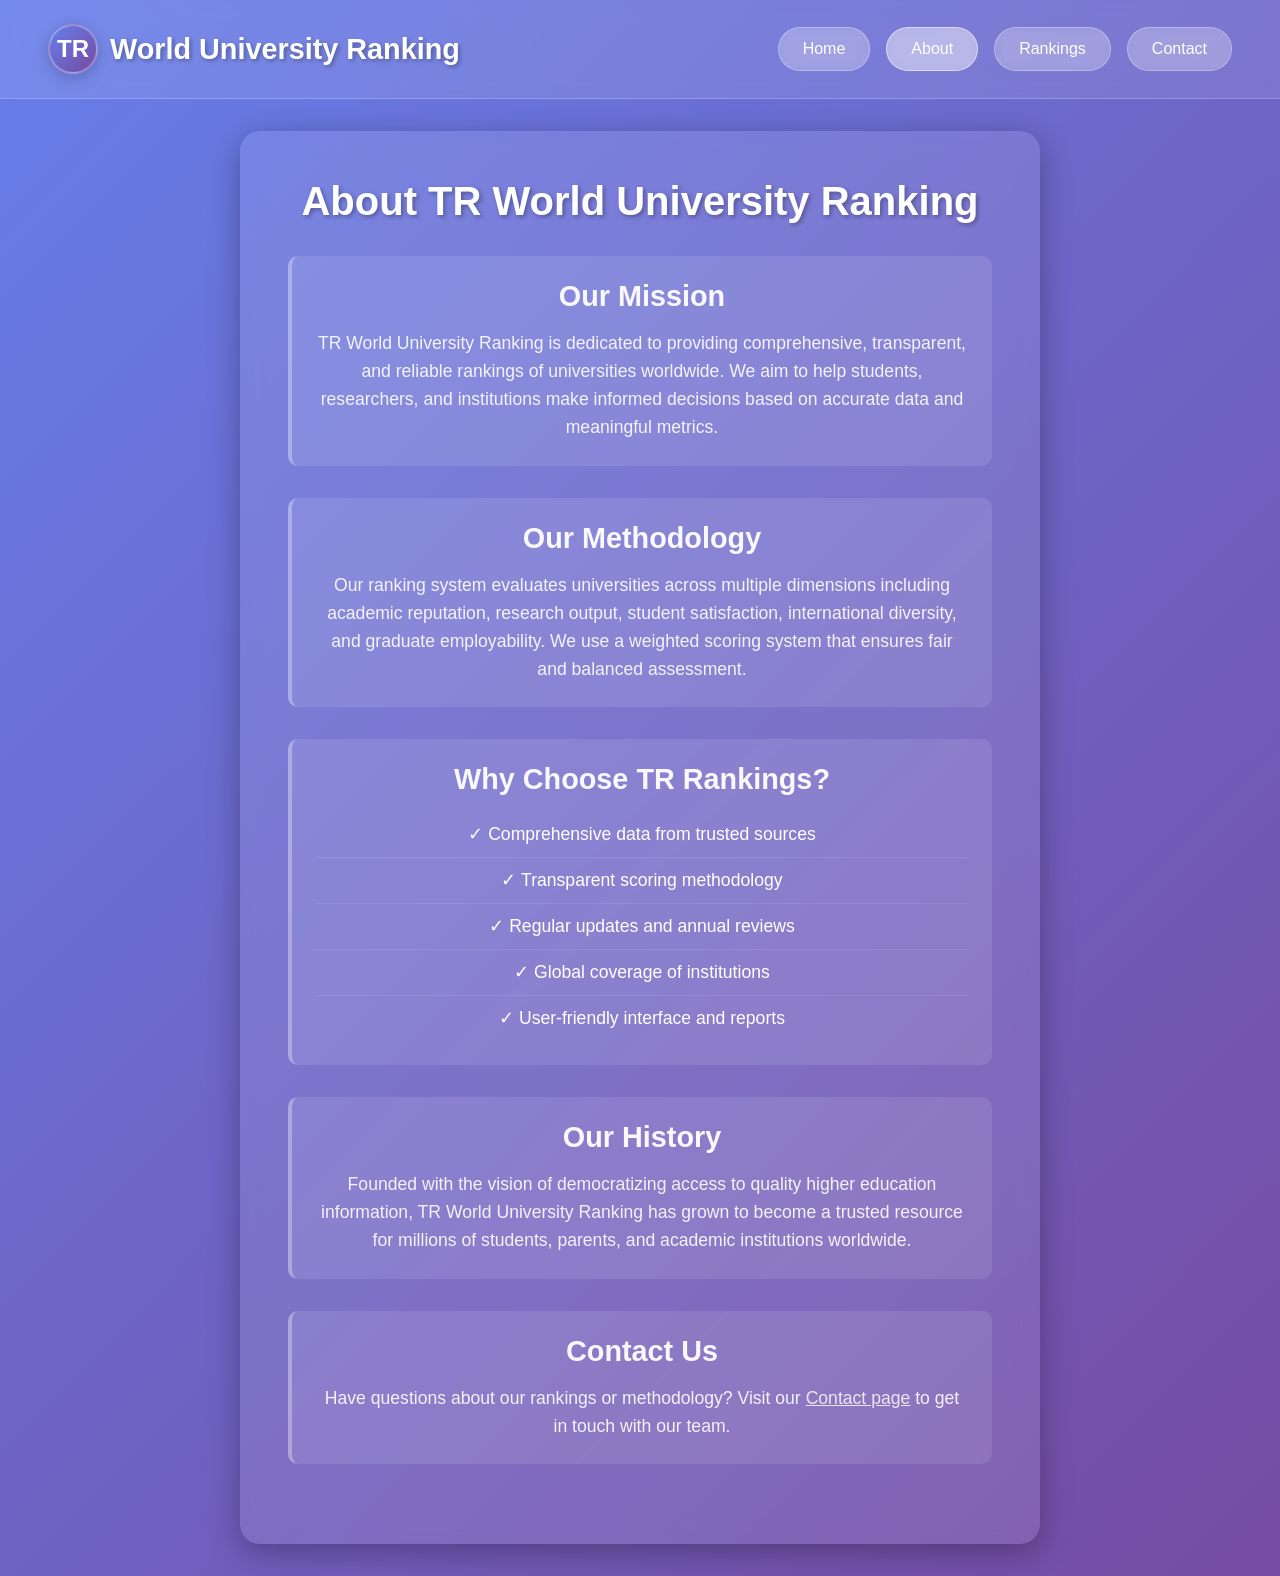
==== about.html @ e7cb3de2 "Add Home, About, Rankings, and Contact pages with full navigation" ====
<!DOCTYPE html>
<html lang="en">
<head>
    <meta charset="UTF-8">
    <meta name="viewport" content="width=device-width, initial-scale=1.0">
    <title>About - TR World University Ranking - 2027</title>
    <link rel="stylesheet" href="styles.css">
</head>
<body>
    <header class="header">
        <div class="logo-container">
            <div class="tr-logo">TR</div>
            <span class="logo-text">World University Ranking</span>
        </div>
        <nav class="nav">
            <a href="index.html" class="nav-btn">Home</a>
            <a href="about.html" class="nav-btn active">About</a>
            <a href="rankings.html" class="nav-btn">Rankings</a>
            <a href="contact.html" class="nav-btn">Contact</a>
        </nav>
    </header>
    <div class="container">
        <div class="content">
            <h1 class="page-title">About TR World University Ranking</h1>
            
            <div class="about-section">
                <h2>Our Mission</h2>
                <p>TR World University Ranking is dedicated to providing comprehensive, transparent, and reliable rankings of universities worldwide. We aim to help students, researchers, and institutions make informed decisions based on accurate data and meaningful metrics.</p>
            </div>

            <div class="about-section">
                <h2>Our Methodology</h2>
                <p>Our ranking system evaluates universities across multiple dimensions including academic reputation, research output, student satisfaction, international diversity, and graduate employability. We use a weighted scoring system that ensures fair and balanced assessment.</p>
            </div>

            <div class="about-section">
                <h2>Why Choose TR Rankings?</h2>
                <ul class="features-list">
                    <li>✓ Comprehensive data from trusted sources</li>
                    <li>✓ Transparent scoring methodology</li>
                    <li>✓ Regular updates and annual reviews</li>
                    <li>✓ Global coverage of institutions</li>
                    <li>✓ User-friendly interface and reports</li>
                </ul>
            </div>

            <div class="about-section">
                <h2>Our History</h2>
                <p>Founded with the vision of democratizing access to quality higher education information, TR World University Ranking has grown to become a trusted resource for millions of students, parents, and academic institutions worldwide.</p>
            </div>

            <div class="about-section">
                <h2>Contact Us</h2>
                <p>Have questions about our rankings or methodology? Visit our <a href="contact.html" class="link">Contact page</a> to get in touch with our team.</p>
            </div>
        </div>
    </div>
</body>
</html>
---- styles.css ----
* {
    margin: 0;
    padding: 0;
    box-sizing: border-box;
}

body {
    font-family: 'Segoe UI', Tahoma, Geneva, Verdana, sans-serif;
    background: linear-gradient(135deg, #667eea 0%, #764ba2 100%);
    min-height: 100vh;
    display: flex;
    flex-direction: column;
    color: white;
}

.header {
    display: flex;
    justify-content: space-between;
    align-items: center;
    padding: 1.5rem 3rem;
    background: rgba(255, 255, 255, 0.1);
    backdrop-filter: blur(10px);
    border-bottom: 1px solid rgba(255, 255, 255, 0.2);
}

.logo-container {
    display: flex;
    align-items: center;
    gap: 0.75rem;
}

.tr-logo {
    width: 50px;
    height: 50px;
    background: linear-gradient(135deg, #667eea 0%, #764ba2 100%);
    border-radius: 50%;
    display: flex;
    align-items: center;
    justify-content: center;
    font-size: 1.5rem;
    font-weight: bold;
    color: white;
    border: 2px solid rgba(255, 255, 255, 0.3);
    box-shadow: 0 4px 15px rgba(0, 0, 0, 0.2);
}

.logo-text {
    font-size: 1.8rem;
    font-weight: bold;
    text-shadow: 2px 2px 4px rgba(0, 0, 0, 0.3);
}

.nav {
    display: flex;
    gap: 1rem;
    flex-wrap: wrap;
}

.nav-btn {
    padding: 0.75rem 1.5rem;
    background: rgba(255, 255, 255, 0.2);
    color: white;
    border: 1px solid rgba(255, 255, 255, 0.3);
    border-radius: 25px;
    font-size: 1rem;
    cursor: pointer;
    transition: all 0.3s ease;
    backdrop-filter: blur(5px);
    text-decoration: none;
    display: inline-block;
}

.nav-btn:hover {
    background: rgba(255, 255, 255, 0.3);
    transform: translateY(-2px);
    box-shadow: 0 4px 15px rgba(0, 0, 0, 0.2);
}

.container {
    flex: 1;
    display: flex;
    align-items: center;
    justify-content: center;
    padding: 2rem;
    max-width: 1200px;
    margin: 0 auto;
    width: 100%;
}

.content {
    text-align: center;
    background: rgba(255, 255, 255, 0.1);
    backdrop-filter: blur(10px);
    border-radius: 20px;
    padding: 3rem;
    box-shadow: 0 8px 32px rgba(0, 0, 0, 0.3);
    max-width: 800px;
    width: 100%;
}

.logo {
    font-size: 3.5rem;
    font-weight: bold;
    margin-bottom: 0.5rem;
    text-shadow: 2px 2px 4px rgba(0, 0, 0, 0.3);
}

.tagline {
    font-size: 1.2rem;
    opacity: 0.9;
    margin-bottom: 2rem;
}

.launch-info {
    margin: 2rem 0;
}

.launch-info h2 {
    font-size: 2rem;
    margin-bottom: 0.5rem;
}

.launch-date {
    font-size: 1.3rem;
    opacity: 0.9;
}

.countdown {
    display: flex;
    justify-content: center;
    gap: 1.5rem;
    margin: 2rem 0;
    flex-wrap: wrap;
}

.countdown-item {
    background: rgba(255, 255, 255, 0.2);
    padding: 1rem 1.5rem;
    border-radius: 10px;
    min-width: 100px;
}

.countdown-item .number {
    display: block;
    font-size: 2.5rem;
    font-weight: bold;
    margin-bottom: 0.25rem;
}

.countdown-item .label {
    font-size: 0.9rem;
    text-transform: uppercase;
    letter-spacing: 1px;
    opacity: 0.8;
}

.newsletter {
    margin-top: 2rem;
}

.newsletter p {
    margin-bottom: 1rem;
    font-size: 1.1rem;
}

.email-form {
    display: flex;
    gap: 0.5rem;
    justify-content: center;
    flex-wrap: wrap;
}

.email-form input {
    padding: 0.75rem 1rem;
    border: none;
    border-radius: 5px;
    font-size: 1rem;
    min-width: 250px;
    max-width: 100%;
}

.email-form button {
    padding: 0.75rem 1.5rem;
    background: #667eea;
    color: white;
    border: none;
    border-radius: 5px;
    font-size: 1rem;
    cursor: pointer;
    transition: background 0.3s;
}

.email-form button:hover {
    background: #5568d3;
}

.page-title {
    font-size: 2.5rem;
    font-weight: bold;
    margin-bottom: 2rem;
    text-shadow: 2px 2px 4px rgba(0, 0, 0, 0.3);
}

.about-section {
    margin: 2rem 0;
    padding: 1.5rem;
    background: rgba(255, 255, 255, 0.1);
    border-radius: 10px;
    border-left: 4px solid rgba(255, 255, 255, 0.3);
}

.about-section h2 {
    font-size: 1.8rem;
    margin-bottom: 1rem;
    color: rgba(255, 255, 255, 0.95);
}

.about-section p {
    font-size: 1.1rem;
    line-height: 1.6;
    opacity: 0.9;
}

.features-list {
    list-style: none;
    padding: 0;
}

.features-list li {
    padding: 0.75rem 0;
    font-size: 1.1rem;
    border-bottom: 1px solid rgba(255, 255, 255, 0.1);
}

.features-list li:last-child {
    border-bottom: none;
}

.link {
    color: rgba(255, 255, 255, 0.9);
    text-decoration: underline;
    transition: color 0.3s;
}

.link:hover {
    color: white;
}

.nav-btn.active {
    background: rgba(255, 255, 255, 0.4);
    border-color: rgba(255, 255, 255, 0.5);
}

.ranking-intro {
    margin-bottom: 2rem;
    font-size: 1.2rem;
    text-align: center;
}

.ranking-table-container {
    overflow-x: auto;
    margin: 2rem 0;
}

.ranking-table {
    width: 100%;
    border-collapse: collapse;
    background: rgba(255, 255, 255, 0.1);
    border-radius: 10px;
    overflow: hidden;
}

.ranking-table thead {
    background: rgba(255, 255, 255, 0.2);
}

.ranking-table th {
    padding: 1rem;
    text-align: left;
    font-weight: bold;
    font-size: 1.1rem;
    border-bottom: 2px solid rgba(255, 255, 255, 0.3);
}

.ranking-table td {
    padding: 1rem;
    border-bottom: 1px solid rgba(255, 255, 255, 0.1);
}

.ranking-table tbody tr:hover {
    background: rgba(255, 255, 255, 0.15);
}

.rank-1 {
    background: rgba(255, 215, 0, 0.2);
}

.rank-2 {
    background: rgba(192, 192, 192, 0.2);
}

.rank-3 {
    background: rgba(205, 127, 50, 0.2);
}

.ranking-note {
    margin-top: 2rem;
    padding: 1rem;
    background: rgba(255, 255, 255, 0.1);
    border-radius: 10px;
    font-size: 0.95rem;
}

.contact-intro {
    margin-bottom: 2rem;
    font-size: 1.2rem;
    text-align: center;
}

.contact-form-container {
    margin: 2rem 0;
}

.contact-form {
    display: flex;
    flex-direction: column;
    gap: 1.5rem;
}

.form-group {
    display: flex;
    flex-direction: column;
    gap: 0.5rem;
}

.form-group label {
    font-weight: bold;
    font-size: 1rem;
}

.form-group input,
.form-group select,
.form-group textarea {
    padding: 0.75rem;
    border: 1px solid rgba(255, 255, 255, 0.3);
    border-radius: 5px;
    background: rgba(255, 255, 255, 0.1);
    color: white;
    font-size: 1rem;
    font-family: inherit;
}

.form-group input::placeholder,
.form-group textarea::placeholder {
    color: rgba(255, 255, 255, 0.6);
}

.form-group input:focus,
.form-group select:focus,
.form-group textarea:focus {
    outline: none;
    border-color: rgba(255, 255, 255, 0.6);
    background: rgba(255, 255, 255, 0.15);
}

.form-group select option {
    background: #667eea;
    color: white;
}

.submit-btn {
    padding: 1rem 2rem;
    background: #667eea;
    color: white;
    border: none;
    border-radius: 5px;
    font-size: 1.1rem;
    cursor: pointer;
    transition: background 0.3s;
    font-weight: bold;
}

.submit-btn:hover {
    background: #5568d3;
}

.contact-info {
    margin: 2rem 0;
    padding: 1.5rem;
    background: rgba(255, 255, 255, 0.1);
    border-radius: 10px;
}

.contact-info h2 {
    font-size: 1.5rem;
    margin-bottom: 1rem;
}

.contact-details {
    display: flex;
    flex-direction: column;
    gap: 1rem;
}

.contact-item {
    font-size: 1.1rem;
    padding: 0.75rem;
    background: rgba(255, 255, 255, 0.05);
    border-radius: 5px;
}

.response-time {
    margin-top: 1.5rem;
    text-align: center;
    font-style: italic;
    opacity: 0.8;
}

.home-section {
    margin: 2rem 0;
    padding: 1.5rem;
    background: rgba(255, 255, 255, 0.1);
    border-radius: 10px;
    border-left: 4px solid rgba(255, 255, 255, 0.3);
}

.home-section h2 {
    font-size: 1.8rem;
    margin-bottom: 1rem;
    color: rgba(255, 255, 255, 0.95);
}

.home-section p {
    font-size: 1.1rem;
    line-height: 1.6;
    opacity: 0.9;
}

.features-grid {
    display: grid;
    grid-template-columns: repeat(auto-fit, minmax(250px, 1fr));
    gap: 1.5rem;
    margin: 2rem 0;
}

.feature-card {
    background: rgba(255, 255, 255, 0.1);
    padding: 1.5rem;
    border-radius: 10px;
    border: 1px solid rgba(255, 255, 255, 0.2);
    transition: transform 0.3s, background 0.3s;
}

.feature-card:hover {
    transform: translateY(-5px);
    background: rgba(255, 255, 255, 0.15);
}

.feature-card h3 {
    font-size: 1.3rem;
    margin-bottom: 0.75rem;
    color: rgba(255, 255, 255, 0.95);
}

.feature-card p {
    font-size: 1rem;
    line-height: 1.5;
    opacity: 0.85;
}

.cta-section {
    margin: 3rem 0;
    padding: 2rem;
    background: rgba(255, 255, 255, 0.15);
    border-radius: 15px;
    text-align: center;
}

.cta-section h2 {
    font-size: 2rem;
    margin-bottom: 1rem;
}

.cta-section p {
    font-size: 1.2rem;
    margin-bottom: 1.5rem;
    opacity: 0.9;
}

.cta-button {
    display: inline-block;
    padding: 1rem 2.5rem;
    background: #667eea;
    color: white;
    text-decoration: none;
    border-radius: 25px;
    font-size: 1.1rem;
    font-weight: bold;
    transition: background 0.3s, transform 0.3s;
    border: 2px solid rgba(255, 255, 255, 0.3);
}

.cta-button:hover {
    background: #5568d3;
    transform: translateY(-2px);
}

@media (max-width: 768px) {
    .header {
        flex-direction: column;
        gap: 1.5rem;
        padding: 1rem;
    }
    
    .nav {
        justify-content: center;
    }
    
    .nav-btn {
        padding: 0.5rem 1rem;
        font-size: 0.9rem;
    }
}

@media (max-width: 600px) {
    .logo {
        font-size: 2.5rem;
    }
    
    .tr-logo {
        width: 40px;
        height: 40px;
        font-size: 1.2rem;
    }
    
    .logo-text {
        font-size: 1.4rem;
    }
    
    .content {
        padding: 2rem;
    }
    
    .countdown {
        gap: 1rem;
    }
    
    .countdown-item {
        min-width: 70px;
        padding: 0.75rem 1rem;
    }
    
    .countdown-item .number {
        font-size: 1.8rem;
    }
    
    .email-form {
        flex-direction: column;
    }
    
    .email-form input {
        min-width: 100%;
    }
}
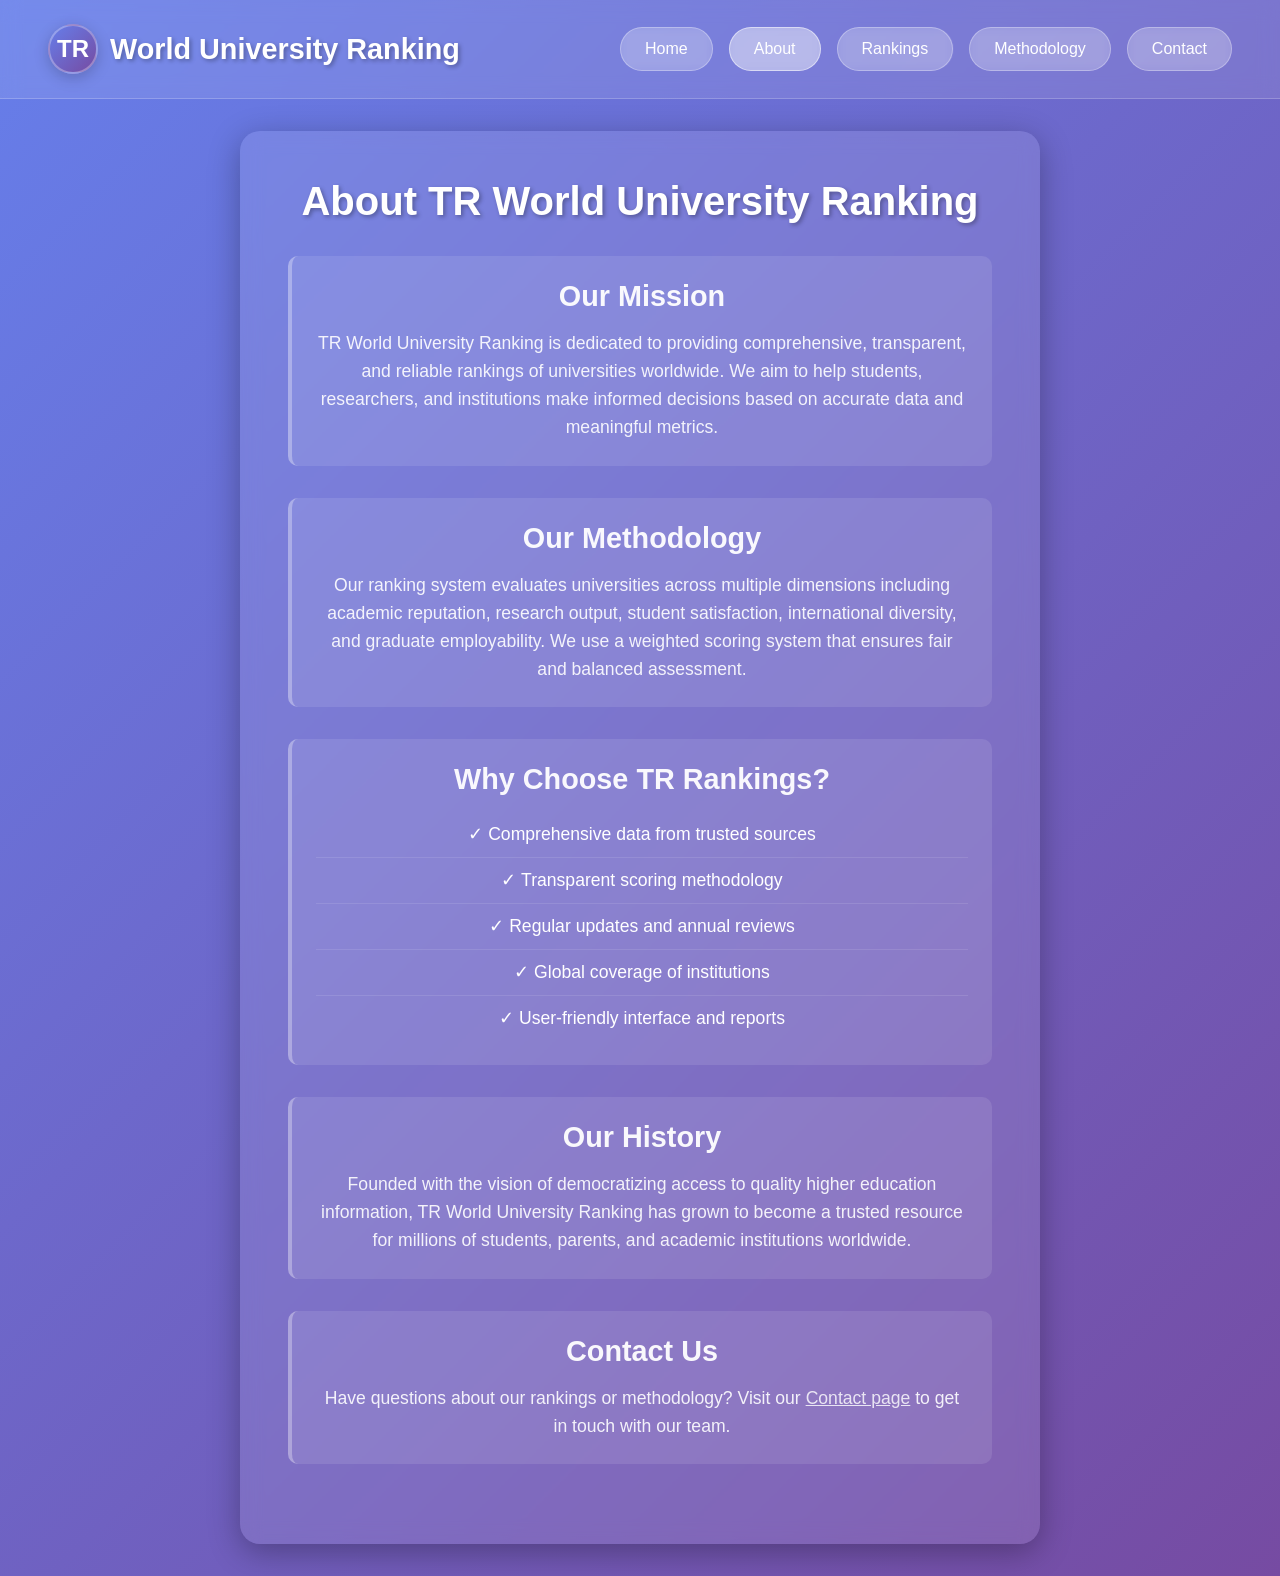
==== commit 1dd31f20: "Add Methodology page and update navigation across all pages" ====
--- a/about.html
+++ b/about.html
@@ -16,6 +16,7 @@
             <a href="index.html" class="nav-btn">Home</a>
             <a href="about.html" class="nav-btn active">About</a>
             <a href="rankings.html" class="nav-btn">Rankings</a>
+            <a href="methodology.html" class="nav-btn">Methodology</a>
             <a href="contact.html" class="nav-btn">Contact</a>
         </nav>
     </header>
--- a/styles.css
+++ b/styles.css
@@ -505,6 +505,133 @@
     transform: translateY(-2px);
 }
 
+.methodology-intro {
+    margin-bottom: 2rem;
+    font-size: 1.2rem;
+    text-align: center;
+}
+
+.methodology-section {
+    margin: 2rem 0;
+    padding: 1.5rem;
+    background: rgba(255, 255, 255, 0.1);
+    border-radius: 10px;
+    border-left: 4px solid rgba(255, 255, 255, 0.3);
+}
+
+.methodology-section h2 {
+    font-size: 1.8rem;
+    margin-bottom: 1rem;
+    color: rgba(255, 255, 255, 0.95);
+}
+
+.methodology-section p {
+    font-size: 1.1rem;
+    line-height: 1.6;
+    opacity: 0.9;
+}
+
+.indicator-item {
+    margin: 1.5rem 0;
+    padding: 1.25rem;
+    background: rgba(255, 255, 255, 0.05);
+    border-radius: 8px;
+    border: 1px solid rgba(255, 255, 255, 0.15);
+}
+
+.indicator-header {
+    display: flex;
+    justify-content: space-between;
+    align-items: center;
+    margin-bottom: 0.75rem;
+}
+
+.indicator-header h3 {
+    font-size: 1.3rem;
+    color: rgba(255, 255, 255, 0.95);
+    margin: 0;
+}
+
+.indicator-weight {
+    background: rgba(102, 126, 234, 0.3);
+    padding: 0.4rem 0.8rem;
+    border-radius: 15px;
+    font-weight: bold;
+    font-size: 0.9rem;
+}
+
+.indicator-item p {
+    font-size: 1rem;
+    line-height: 1.5;
+    opacity: 0.85;
+    margin: 0;
+}
+
+.data-sources-list {
+    list-style: none;
+    padding: 0;
+}
+
+.data-sources-list li {
+    padding: 0.75rem 0;
+    font-size: 1.1rem;
+    border-bottom: 1px solid rgba(255, 255, 255, 0.1);
+    position: relative;
+    padding-left: 2rem;
+}
+
+.data-sources-list li:before {
+    content: "📊";
+    position: absolute;
+    left: 0;
+}
+
+.data-sources-list li:last-child {
+    border-bottom: none;
+}
+
+.scoring-process {
+    list-style: none;
+    padding: 0;
+    counter-reset: step-counter;
+}
+
+.scoring-process li {
+    padding: 0.75rem 0;
+    font-size: 1.1rem;
+    border-bottom: 1px solid rgba(255, 255, 255, 0.1);
+    position: relative;
+    padding-left: 3rem;
+}
+
+.scoring-process li:before {
+    content: counter(step-counter);
+    counter-increment: step-counter;
+    position: absolute;
+    left: 0;
+    width: 2rem;
+    height: 2rem;
+    background: rgba(102, 126, 234, 0.4);
+    border-radius: 50%;
+    display: flex;
+    align-items: center;
+    justify-content: center;
+    font-weight: bold;
+    font-size: 0.9rem;
+}
+
+.scoring-process li:last-child {
+    border-bottom: none;
+}
+
+.methodology-note {
+    margin-top: 2rem;
+    padding: 1rem;
+    background: rgba(255, 255, 255, 0.1);
+    border-radius: 10px;
+    font-size: 0.95rem;
+}
+
 @media (max-width: 768px) {
     .header {
         flex-direction: column;
@@ -514,11 +641,12 @@
     
     .nav {
         justify-content: center;
+        gap: 0.5rem;
     }
     
     .nav-btn {
-        padding: 0.5rem 1rem;
-        font-size: 0.9rem;
+        padding: 0.5rem 0.8rem;
+        font-size: 0.85rem;
     }
 }
 
@@ -541,6 +669,10 @@
         padding: 2rem;
     }
     
+    .page-title {
+        font-size: 1.8rem;
+    }
+    
     .countdown {
         gap: 1rem;
     }
@@ -561,4 +693,23 @@
     .email-form input {
         min-width: 100%;
     }
+    
+    .indicator-header {
+        flex-direction: column;
+        align-items: flex-start;
+        gap: 0.5rem;
+    }
+    
+    .features-grid {
+        grid-template-columns: 1fr;
+    }
+    
+    .ranking-table {
+        font-size: 0.9rem;
+    }
+    
+    .ranking-table th,
+    .ranking-table td {
+        padding: 0.5rem;
+    }
 }
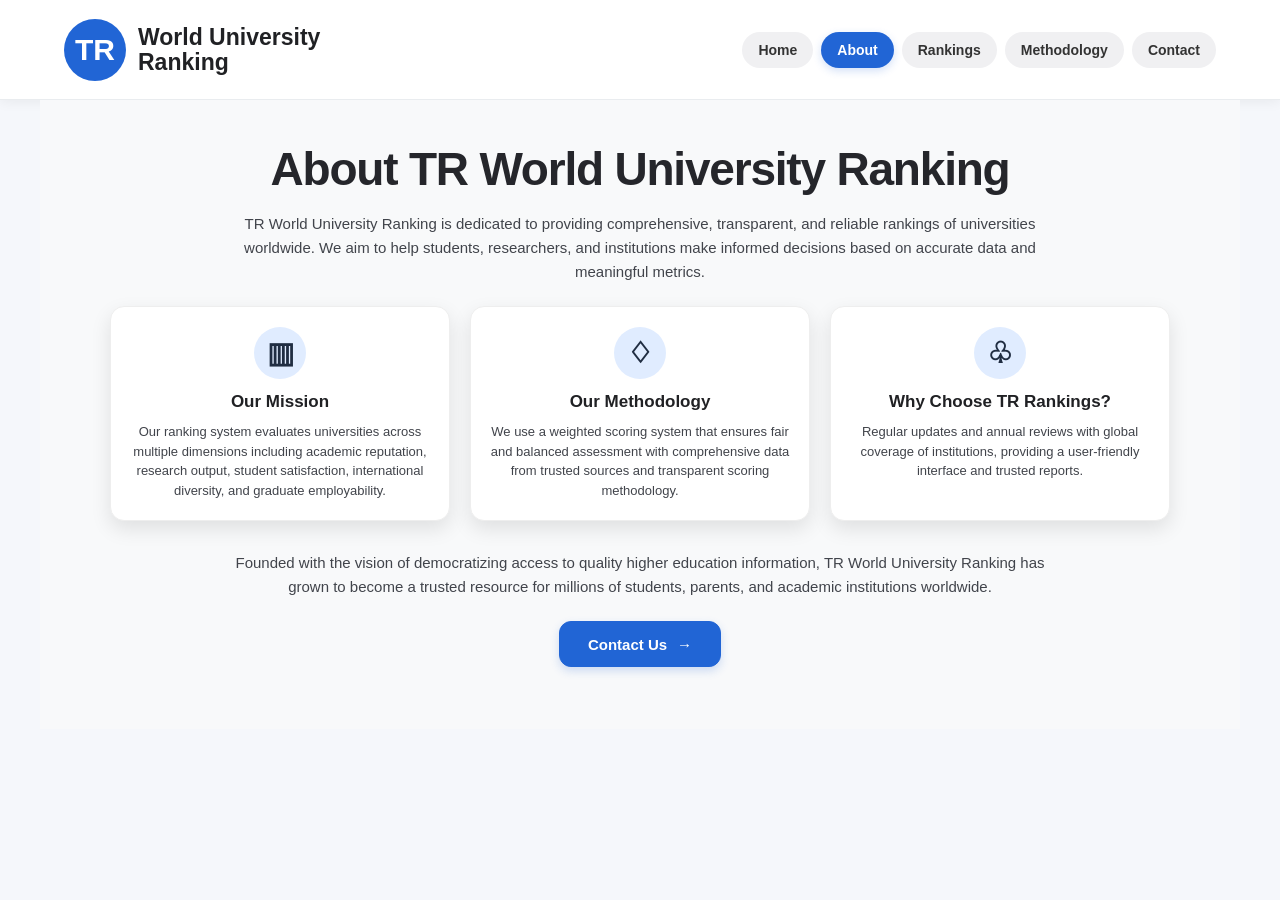
==== commit a14694be: "Fix CSS file reference and update HTML class names to match styles.css - Fixed index.html to referen" ====
--- a/about.html
+++ b/about.html
@@ -7,54 +7,62 @@
     <link rel="stylesheet" href="styles.css">
 </head>
 <body>
-    <header class="header">
-        <div class="logo-container">
-            <div class="tr-logo">TR</div>
-            <span class="logo-text">World University Ranking</span>
-        </div>
-        <nav class="nav">
-            <a href="index.html" class="nav-btn">Home</a>
-            <a href="about.html" class="nav-btn active">About</a>
-            <a href="rankings.html" class="nav-btn">Rankings</a>
-            <a href="methodology.html" class="nav-btn">Methodology</a>
-            <a href="contact.html" class="nav-btn">Contact</a>
+    <header class="site-header">
+        <a href="index.html" class="brand">
+            <span class="brand-logo">TR</span>
+            <span class="brand-name">World University<br>Ranking</span>
+        </a>
+
+        <nav class="navigation">
+            <a href="index.html" class="nav-link">Home</a>
+            <a href="about.html" class="nav-link active">About</a>
+            <a href="rankings.html" class="nav-link">Rankings</a>
+            <a href="methodology.html" class="nav-link">Methodology</a>
+            <a href="contact.html" class="nav-link">Contact</a>
         </nav>
     </header>
-    <div class="container">
-        <div class="content">
-            <h1 class="page-title">About TR World University Ranking</h1>
-            
-            <div class="about-section">
-                <h2>Our Mission</h2>
-                <p>TR World University Ranking is dedicated to providing comprehensive, transparent, and reliable rankings of universities worldwide. We aim to help students, researchers, and institutions make informed decisions based on accurate data and meaningful metrics.</p>
-            </div>
+    <main class="hero">
+        <h1>About TR World University Ranking</h1>
 
-            <div class="about-section">
-                <h2>Our Methodology</h2>
-                <p>Our ranking system evaluates universities across multiple dimensions including academic reputation, research output, student satisfaction, international diversity, and graduate employability. We use a weighted scoring system that ensures fair and balanced assessment.</p>
-            </div>
+        <div class="hero-description">
+            <p>TR World University Ranking is dedicated to providing comprehensive, transparent, and reliable rankings of universities worldwide. We aim to help students, researchers, and institutions make informed decisions based on accurate data and meaningful metrics.</p>
+        </div>
 
-            <div class="about-section">
-                <h2>Why Choose TR Rankings?</h2>
-                <ul class="features-list">
-                    <li>✓ Comprehensive data from trusted sources</li>
-                    <li>✓ Transparent scoring methodology</li>
-                    <li>✓ Regular updates and annual reviews</li>
-                    <li>✓ Global coverage of institutions</li>
-                    <li>✓ User-friendly interface and reports</li>
-                </ul>
-            </div>
+        <section class="features-grid" aria-label="About features">
+            <article class="feature-card">
+                <div class="feature-icon" aria-hidden="true">▥</div>
+                <h3>Our Mission</h3>
+                <p>
+                    Our ranking system evaluates universities across multiple dimensions including academic reputation, research output, student satisfaction, international diversity, and graduate employability.
+                </p>
+            </article>
 
-            <div class="about-section">
-                <h2>Our History</h2>
-                <p>Founded with the vision of democratizing access to quality higher education information, TR World University Ranking has grown to become a trusted resource for millions of students, parents, and academic institutions worldwide.</p>
-            </div>
+            <article class="feature-card">
+                <div class="feature-icon" aria-hidden="true">♢</div>
+                <h3>Our Methodology</h3>
+                <p>
+                    We use a weighted scoring system that ensures fair and balanced assessment with comprehensive data from trusted sources and transparent scoring methodology.
+                </p>
+            </article>
 
-            <div class="about-section">
-                <h2>Contact Us</h2>
-                <p>Have questions about our rankings or methodology? Visit our <a href="contact.html" class="link">Contact page</a> to get in touch with our team.</p>
-            </div>
+            <article class="feature-card">
+                <div class="feature-icon" aria-hidden="true">♧</div>
+                <h3>Why Choose TR Rankings?</h3>
+                <p>
+                    Regular updates and annual reviews with global coverage of institutions, providing a user-friendly interface and trusted reports.
+                </p>
+            </article>
+        </section>
+
+        <div class="hero-description" style="margin-top: 30px;">
+            <p>Founded with the vision of democratizing access to quality higher education information, TR World University Ranking has grown to become a trusted resource for millions of students, parents, and academic institutions worldwide.</p>
         </div>
-    </div>
+
+        <div class="hero-actions">
+            <a href="contact.html" class="cta-primary">
+                Contact Us <span aria-hidden="true">→</span>
+            </a>
+        </div>
+    </main>
 </body>
 </html>
--- a/styles.css
+++ b/styles.css
@@ -1,715 +1,331 @@
+
 * {
-    margin: 0;
-    padding: 0;
-    box-sizing: border-box;
-}
-
+  box-sizing: border-box;
+}
+
+html,
 body {
-    font-family: 'Segoe UI', Tahoma, Geneva, Verdana, sans-serif;
-    background: linear-gradient(135deg, #667eea 0%, #764ba2 100%);
-    min-height: 100vh;
-    display: flex;
+  margin: 0;
+  min-height: 100%;
+}
+
+body {
+  font-family: Arial, Helvetica, sans-serif;
+  color: #182338;
+  background: #f5f7fb;
+}
+
+a {
+  text-decoration: none;
+}
+
+.site-header {
+  min-height: 100px;
+  padding: 18px 5%;
+  display: flex;
+  align-items: center;
+  justify-content: space-between;
+  gap: 24px;
+  background: #fff;
+  border-bottom: 1px solid #e9ecef;
+  box-shadow: 0 2px 12px rgba(0, 0, 0, 0.06);
+}
+
+.brand {
+  display: flex;
+  align-items: center;
+  gap: 12px;
+  color: #202124;
+  flex-shrink: 0;
+}
+
+.brand-logo {
+  width: 62px;
+  height: 62px;
+  display: grid;
+  place-items: center;
+  border-radius: 50%;
+  background: #2165d5;
+  color: #ffffff;
+  font-size: 30px;
+  font-weight: 800;
+}
+
+.brand-name {
+  font-size: 23px;
+  font-weight: 700;
+  line-height: 1.05;
+}
+
+.navigation {
+  display: flex;
+  align-items: center;
+  justify-content: flex-end;
+  gap: 8px;
+  flex-wrap: wrap;
+}
+
+.nav-link {
+  padding: 10px 16px;
+  border-radius: 24px;
+  background: #f0f0f2;
+  color: #333333;
+  font-size: 14px;
+  font-weight: 600;
+  transition: background 0.2s, color 0.2s;
+}
+
+.nav-link:hover,
+.nav-link.active {
+  background: #2165d5;
+  color: #ffffff;
+  box-shadow: 0 3px 8px rgba(33, 101, 213, 0.2);
+}
+
+.hero {
+  max-width: 1200px;
+  margin: 0 auto;
+  padding: 42px 36px 32px;
+  text-align: center;
+  background: #f8f9fa;
+}
+
+.hero h1 {
+  margin: 0 0 8px;
+  color: #25262b;
+  font-size: clamp(32px, 4.5vw, 46px);
+  line-height: 1.2;
+  font-weight: 800;
+  letter-spacing: -1.2px;
+}
+
+.hero h2 {
+  margin: 0 0 12px;
+  color: #2165b9;
+  font-size: clamp(20px, 2.5vw, 24px);
+  line-height: 1.4;
+  font-weight: 600;
+}
+
+.hero-description {
+  max-width: 820px;
+  margin: 0 auto 22px;
+  color: #41444b;
+  font-size: 15px;
+  line-height: 1.6;
+}
+
+.search-form {
+  display: flex;
+  align-items: center;
+  gap: 10px;
+  width: min(100%, 470px);
+  min-height: 48px;
+  margin: 0 auto 26px;
+  padding: 4px 5px 4px 14px;
+  border: 1px solid #d8dce3;
+  border-radius: 28px;
+  background: #ffffff;
+  box-shadow: 0 4px 12px rgba(0, 0, 0, 0.1);
+}
+
+.search-icon {
+  color: #8b929d;
+  font-size: 27px;
+  line-height: 1;
+}
+
+.search-form input {
+  flex: 1;
+  min-width: 0;
+  width: 100%;
+  border: 0;
+  outline: 0;
+  background: transparent;
+  color: #202124;
+  font-size: 14px;
+}
+
+.search-form input::placeholder {
+  color: #858991;
+}
+
+.search-form button {
+  padding: 11px 22px;
+  border: 0;
+  border-radius: 22px;
+  background: #2165d5;
+  color: #ffffff;
+  font-size: 14px;
+  font-weight: 700;
+  cursor: pointer;
+}
+
+.search-form button:hover {
+  background: #174fae;
+}
+
+.hero-actions {
+  display: flex;
+  align-items: center;
+  justify-content: center;
+  flex-wrap: wrap;
+  gap: 12px;
+  margin-bottom: 30px;
+}
+
+.cta-primary,
+.cta-secondary {
+  min-height: 46px;
+  display: inline-flex;
+  align-items: center;
+  justify-content: center;
+  gap: 10px;
+  padding: 12px 28px;
+  border: 1px solid #2165d5;
+  border-radius: 12px;
+  font-size: 15px;
+  font-weight: 700;
+  transition: background 0.2s, transform 0.2s, box-shadow 0.2s;
+}
+
+.cta-primary {
+  background: #2165d5;
+  color: #ffffff;
+  box-shadow: 0 4px 10px rgba(33, 101, 213, 0.2);
+}
+
+.cta-secondary {
+  background: #ffffff;
+  color: #2459a6;
+}
+
+.cta-primary:hover,
+.cta-secondary:hover {
+  transform: translateY(-2px);
+  box-shadow: 0 6px 14px rgba(0, 0, 0, 0.12);
+}
+
+.cta-primary:hover {
+  background: #174fae;
+}
+
+.cta-secondary:hover {
+  background: #eef4ff;
+}
+
+.features-grid {
+  display: grid;
+  grid-template-columns: repeat(3, minmax(0, 1fr));
+  gap: 20px;
+  max-width: 1060px;
+  margin: 0 auto;
+}
+
+.feature-card {
+  min-height: 178px;
+  padding: 20px 18px;
+  display: flex;
+  flex-direction: column;
+  align-items: center;
+  background: #ffffff;
+  border: 1px solid #eeeeee;
+  border-radius: 14px;
+  box-shadow: 0 8px 20px rgba(0, 0, 0, 0.1);
+}
+
+.feature-icon {
+  width: 52px;
+  height: 52px;
+  display: grid;
+  place-items: center;
+  margin-bottom: 12px;
+  border-radius: 50%;
+  background: #e0ecff;
+  color: #202d42;
+  font-size: 29px;
+  font-weight: 700;
+}
+
+.feature-card h3 {
+  margin: 0 0 8px;
+  color: #202124;
+  font-size: 17px;
+  line-height: 1.35;
+}
+
+.feature-card p {
+  margin: 0;
+  color: #41444b;
+  font-size: 13px;
+  line-height: 1.5;
+}
+
+@media (max-width: 850px) {
+  .site-header {
     flex-direction: column;
-    color: white;
-}
-
-.header {
-    display: flex;
-    justify-content: space-between;
-    align-items: center;
-    padding: 1.5rem 3rem;
-    background: rgba(255, 255, 255, 0.1);
-    backdrop-filter: blur(10px);
-    border-bottom: 1px solid rgba(255, 255, 255, 0.2);
-}
-
-.logo-container {
-    display: flex;
-    align-items: center;
-    gap: 0.75rem;
-}
-
-.tr-logo {
-    width: 50px;
-    height: 50px;
-    background: linear-gradient(135deg, #667eea 0%, #764ba2 100%);
-    border-radius: 50%;
-    display: flex;
-    align-items: center;
+    padding: 18px;
+  }
+
+  .navigation {
     justify-content: center;
-    font-size: 1.5rem;
-    font-weight: bold;
-    color: white;
-    border: 2px solid rgba(255, 255, 255, 0.3);
-    box-shadow: 0 4px 15px rgba(0, 0, 0, 0.2);
-}
-
-.logo-text {
-    font-size: 1.8rem;
-    font-weight: bold;
-    text-shadow: 2px 2px 4px rgba(0, 0, 0, 0.3);
-}
-
-.nav {
-    display: flex;
-    gap: 1rem;
-    flex-wrap: wrap;
-}
-
-.nav-btn {
-    padding: 0.75rem 1.5rem;
-    background: rgba(255, 255, 255, 0.2);
-    color: white;
-    border: 1px solid rgba(255, 255, 255, 0.3);
-    border-radius: 25px;
-    font-size: 1rem;
-    cursor: pointer;
-    transition: all 0.3s ease;
-    backdrop-filter: blur(5px);
-    text-decoration: none;
-    display: inline-block;
-}
-
-.nav-btn:hover {
-    background: rgba(255, 255, 255, 0.3);
-    transform: translateY(-2px);
-    box-shadow: 0 4px 15px rgba(0, 0, 0, 0.2);
-}
-
-.container {
-    flex: 1;
-    display: flex;
-    align-items: center;
-    justify-content: center;
-    padding: 2rem;
-    max-width: 1200px;
-    margin: 0 auto;
+  }
+
+  .features-grid {
+    grid-template-columns: 1fr;
+  }
+}
+
+@media (max-width: 520px) {
+  .hero {
+    padding: 34px 16px;
+  }
+
+  .hero h1 {
+    letter-spacing: -0.5px;
+  }
+
+  .hero-description {
+    font-size: 14px;
+  }
+
+  .navigation {
+    gap: 6px;
+  }
+
+  .nav-link {
+    padding: 9px 11px;
+    font-size: 12px;
+  }
+
+  .brand-logo {
+    width: 52px;
+    height: 52px;
+    font-size: 25px;
+  }
+
+  .brand-name {
+    font-size: 20px;
+  }
+
+  .search-form {
+    gap: 6px;
+  }
+
+  .search-form input {
+    font-size: 12px;
+  }
+
+  .search-form button {
+    padding: 10px 14px;
+  }
+
+  .hero-actions {
+    flex-direction: column;
+  }
+
+  .cta-primary,
+  .cta-secondary {
     width: 100%;
-}
-
-.content {
-    text-align: center;
-    background: rgba(255, 255, 255, 0.1);
-    backdrop-filter: blur(10px);
-    border-radius: 20px;
-    padding: 3rem;
-    box-shadow: 0 8px 32px rgba(0, 0, 0, 0.3);
-    max-width: 800px;
-    width: 100%;
-}
-
-.logo {
-    font-size: 3.5rem;
-    font-weight: bold;
-    margin-bottom: 0.5rem;
-    text-shadow: 2px 2px 4px rgba(0, 0, 0, 0.3);
-}
-
-.tagline {
-    font-size: 1.2rem;
-    opacity: 0.9;
-    margin-bottom: 2rem;
-}
-
-.launch-info {
-    margin: 2rem 0;
-}
-
-.launch-info h2 {
-    font-size: 2rem;
-    margin-bottom: 0.5rem;
-}
-
-.launch-date {
-    font-size: 1.3rem;
-    opacity: 0.9;
-}
-
-.countdown {
-    display: flex;
-    justify-content: center;
-    gap: 1.5rem;
-    margin: 2rem 0;
-    flex-wrap: wrap;
-}
-
-.countdown-item {
-    background: rgba(255, 255, 255, 0.2);
-    padding: 1rem 1.5rem;
-    border-radius: 10px;
-    min-width: 100px;
-}
-
-.countdown-item .number {
-    display: block;
-    font-size: 2.5rem;
-    font-weight: bold;
-    margin-bottom: 0.25rem;
-}
-
-.countdown-item .label {
-    font-size: 0.9rem;
-    text-transform: uppercase;
-    letter-spacing: 1px;
-    opacity: 0.8;
-}
-
-.newsletter {
-    margin-top: 2rem;
-}
-
-.newsletter p {
-    margin-bottom: 1rem;
-    font-size: 1.1rem;
-}
-
-.email-form {
-    display: flex;
-    gap: 0.5rem;
-    justify-content: center;
-    flex-wrap: wrap;
-}
-
-.email-form input {
-    padding: 0.75rem 1rem;
-    border: none;
-    border-radius: 5px;
-    font-size: 1rem;
-    min-width: 250px;
-    max-width: 100%;
-}
-
-.email-form button {
-    padding: 0.75rem 1.5rem;
-    background: #667eea;
-    color: white;
-    border: none;
-    border-radius: 5px;
-    font-size: 1rem;
-    cursor: pointer;
-    transition: background 0.3s;
-}
-
-.email-form button:hover {
-    background: #5568d3;
-}
-
-.page-title {
-    font-size: 2.5rem;
-    font-weight: bold;
-    margin-bottom: 2rem;
-    text-shadow: 2px 2px 4px rgba(0, 0, 0, 0.3);
-}
-
-.about-section {
-    margin: 2rem 0;
-    padding: 1.5rem;
-    background: rgba(255, 255, 255, 0.1);
-    border-radius: 10px;
-    border-left: 4px solid rgba(255, 255, 255, 0.3);
-}
-
-.about-section h2 {
-    font-size: 1.8rem;
-    margin-bottom: 1rem;
-    color: rgba(255, 255, 255, 0.95);
-}
-
-.about-section p {
-    font-size: 1.1rem;
-    line-height: 1.6;
-    opacity: 0.9;
-}
-
-.features-list {
-    list-style: none;
-    padding: 0;
-}
-
-.features-list li {
-    padding: 0.75rem 0;
-    font-size: 1.1rem;
-    border-bottom: 1px solid rgba(255, 255, 255, 0.1);
-}
-
-.features-list li:last-child {
-    border-bottom: none;
-}
-
-.link {
-    color: rgba(255, 255, 255, 0.9);
-    text-decoration: underline;
-    transition: color 0.3s;
-}
-
-.link:hover {
-    color: white;
-}
-
-.nav-btn.active {
-    background: rgba(255, 255, 255, 0.4);
-    border-color: rgba(255, 255, 255, 0.5);
-}
-
-.ranking-intro {
-    margin-bottom: 2rem;
-    font-size: 1.2rem;
-    text-align: center;
-}
-
-.ranking-table-container {
-    overflow-x: auto;
-    margin: 2rem 0;
-}
-
-.ranking-table {
-    width: 100%;
-    border-collapse: collapse;
-    background: rgba(255, 255, 255, 0.1);
-    border-radius: 10px;
-    overflow: hidden;
-}
-
-.ranking-table thead {
-    background: rgba(255, 255, 255, 0.2);
-}
-
-.ranking-table th {
-    padding: 1rem;
-    text-align: left;
-    font-weight: bold;
-    font-size: 1.1rem;
-    border-bottom: 2px solid rgba(255, 255, 255, 0.3);
-}
-
-.ranking-table td {
-    padding: 1rem;
-    border-bottom: 1px solid rgba(255, 255, 255, 0.1);
-}
-
-.ranking-table tbody tr:hover {
-    background: rgba(255, 255, 255, 0.15);
-}
-
-.rank-1 {
-    background: rgba(255, 215, 0, 0.2);
-}
-
-.rank-2 {
-    background: rgba(192, 192, 192, 0.2);
-}
-
-.rank-3 {
-    background: rgba(205, 127, 50, 0.2);
-}
-
-.ranking-note {
-    margin-top: 2rem;
-    padding: 1rem;
-    background: rgba(255, 255, 255, 0.1);
-    border-radius: 10px;
-    font-size: 0.95rem;
-}
-
-.contact-intro {
-    margin-bottom: 2rem;
-    font-size: 1.2rem;
-    text-align: center;
-}
-
-.contact-form-container {
-    margin: 2rem 0;
-}
-
-.contact-form {
-    display: flex;
-    flex-direction: column;
-    gap: 1.5rem;
-}
-
-.form-group {
-    display: flex;
-    flex-direction: column;
-    gap: 0.5rem;
-}
-
-.form-group label {
-    font-weight: bold;
-    font-size: 1rem;
-}
-
-.form-group input,
-.form-group select,
-.form-group textarea {
-    padding: 0.75rem;
-    border: 1px solid rgba(255, 255, 255, 0.3);
-    border-radius: 5px;
-    background: rgba(255, 255, 255, 0.1);
-    color: white;
-    font-size: 1rem;
-    font-family: inherit;
-}
-
-.form-group input::placeholder,
-.form-group textarea::placeholder {
-    color: rgba(255, 255, 255, 0.6);
-}
-
-.form-group input:focus,
-.form-group select:focus,
-.form-group textarea:focus {
-    outline: none;
-    border-color: rgba(255, 255, 255, 0.6);
-    background: rgba(255, 255, 255, 0.15);
-}
-
-.form-group select option {
-    background: #667eea;
-    color: white;
-}
-
-.submit-btn {
-    padding: 1rem 2rem;
-    background: #667eea;
-    color: white;
-    border: none;
-    border-radius: 5px;
-    font-size: 1.1rem;
-    cursor: pointer;
-    transition: background 0.3s;
-    font-weight: bold;
-}
-
-.submit-btn:hover {
-    background: #5568d3;
-}
-
-.contact-info {
-    margin: 2rem 0;
-    padding: 1.5rem;
-    background: rgba(255, 255, 255, 0.1);
-    border-radius: 10px;
-}
-
-.contact-info h2 {
-    font-size: 1.5rem;
-    margin-bottom: 1rem;
-}
-
-.contact-details {
-    display: flex;
-    flex-direction: column;
-    gap: 1rem;
-}
-
-.contact-item {
-    font-size: 1.1rem;
-    padding: 0.75rem;
-    background: rgba(255, 255, 255, 0.05);
-    border-radius: 5px;
-}
-
-.response-time {
-    margin-top: 1.5rem;
-    text-align: center;
-    font-style: italic;
-    opacity: 0.8;
-}
-
-.home-section {
-    margin: 2rem 0;
-    padding: 1.5rem;
-    background: rgba(255, 255, 255, 0.1);
-    border-radius: 10px;
-    border-left: 4px solid rgba(255, 255, 255, 0.3);
-}
-
-.home-section h2 {
-    font-size: 1.8rem;
-    margin-bottom: 1rem;
-    color: rgba(255, 255, 255, 0.95);
-}
-
-.home-section p {
-    font-size: 1.1rem;
-    line-height: 1.6;
-    opacity: 0.9;
-}
-
-.features-grid {
-    display: grid;
-    grid-template-columns: repeat(auto-fit, minmax(250px, 1fr));
-    gap: 1.5rem;
-    margin: 2rem 0;
-}
-
-.feature-card {
-    background: rgba(255, 255, 255, 0.1);
-    padding: 1.5rem;
-    border-radius: 10px;
-    border: 1px solid rgba(255, 255, 255, 0.2);
-    transition: transform 0.3s, background 0.3s;
-}
-
-.feature-card:hover {
-    transform: translateY(-5px);
-    background: rgba(255, 255, 255, 0.15);
-}
-
-.feature-card h3 {
-    font-size: 1.3rem;
-    margin-bottom: 0.75rem;
-    color: rgba(255, 255, 255, 0.95);
-}
-
-.feature-card p {
-    font-size: 1rem;
-    line-height: 1.5;
-    opacity: 0.85;
-}
-
-.cta-section {
-    margin: 3rem 0;
-    padding: 2rem;
-    background: rgba(255, 255, 255, 0.15);
-    border-radius: 15px;
-    text-align: center;
-}
-
-.cta-section h2 {
-    font-size: 2rem;
-    margin-bottom: 1rem;
-}
-
-.cta-section p {
-    font-size: 1.2rem;
-    margin-bottom: 1.5rem;
-    opacity: 0.9;
-}
-
-.cta-button {
-    display: inline-block;
-    padding: 1rem 2.5rem;
-    background: #667eea;
-    color: white;
-    text-decoration: none;
-    border-radius: 25px;
-    font-size: 1.1rem;
-    font-weight: bold;
-    transition: background 0.3s, transform 0.3s;
-    border: 2px solid rgba(255, 255, 255, 0.3);
-}
-
-.cta-button:hover {
-    background: #5568d3;
-    transform: translateY(-2px);
-}
-
-.methodology-intro {
-    margin-bottom: 2rem;
-    font-size: 1.2rem;
-    text-align: center;
-}
-
-.methodology-section {
-    margin: 2rem 0;
-    padding: 1.5rem;
-    background: rgba(255, 255, 255, 0.1);
-    border-radius: 10px;
-    border-left: 4px solid rgba(255, 255, 255, 0.3);
-}
-
-.methodology-section h2 {
-    font-size: 1.8rem;
-    margin-bottom: 1rem;
-    color: rgba(255, 255, 255, 0.95);
-}
-
-.methodology-section p {
-    font-size: 1.1rem;
-    line-height: 1.6;
-    opacity: 0.9;
-}
-
-.indicator-item {
-    margin: 1.5rem 0;
-    padding: 1.25rem;
-    background: rgba(255, 255, 255, 0.05);
-    border-radius: 8px;
-    border: 1px solid rgba(255, 255, 255, 0.15);
-}
-
-.indicator-header {
-    display: flex;
-    justify-content: space-between;
-    align-items: center;
-    margin-bottom: 0.75rem;
-}
-
-.indicator-header h3 {
-    font-size: 1.3rem;
-    color: rgba(255, 255, 255, 0.95);
-    margin: 0;
-}
-
-.indicator-weight {
-    background: rgba(102, 126, 234, 0.3);
-    padding: 0.4rem 0.8rem;
-    border-radius: 15px;
-    font-weight: bold;
-    font-size: 0.9rem;
-}
-
-.indicator-item p {
-    font-size: 1rem;
-    line-height: 1.5;
-    opacity: 0.85;
-    margin: 0;
-}
-
-.data-sources-list {
-    list-style: none;
-    padding: 0;
-}
-
-.data-sources-list li {
-    padding: 0.75rem 0;
-    font-size: 1.1rem;
-    border-bottom: 1px solid rgba(255, 255, 255, 0.1);
-    position: relative;
-    padding-left: 2rem;
-}
-
-.data-sources-list li:before {
-    content: "📊";
-    position: absolute;
-    left: 0;
-}
-
-.data-sources-list li:last-child {
-    border-bottom: none;
-}
-
-.scoring-process {
-    list-style: none;
-    padding: 0;
-    counter-reset: step-counter;
-}
-
-.scoring-process li {
-    padding: 0.75rem 0;
-    font-size: 1.1rem;
-    border-bottom: 1px solid rgba(255, 255, 255, 0.1);
-    position: relative;
-    padding-left: 3rem;
-}
-
-.scoring-process li:before {
-    content: counter(step-counter);
-    counter-increment: step-counter;
-    position: absolute;
-    left: 0;
-    width: 2rem;
-    height: 2rem;
-    background: rgba(102, 126, 234, 0.4);
-    border-radius: 50%;
-    display: flex;
-    align-items: center;
-    justify-content: center;
-    font-weight: bold;
-    font-size: 0.9rem;
-}
-
-.scoring-process li:last-child {
-    border-bottom: none;
-}
-
-.methodology-note {
-    margin-top: 2rem;
-    padding: 1rem;
-    background: rgba(255, 255, 255, 0.1);
-    border-radius: 10px;
-    font-size: 0.95rem;
-}
-
-@media (max-width: 768px) {
-    .header {
-        flex-direction: column;
-        gap: 1.5rem;
-        padding: 1rem;
-    }
-    
-    .nav {
-        justify-content: center;
-        gap: 0.5rem;
-    }
-    
-    .nav-btn {
-        padding: 0.5rem 0.8rem;
-        font-size: 0.85rem;
-    }
-}
-
-@media (max-width: 600px) {
-    .logo {
-        font-size: 2.5rem;
-    }
-    
-    .tr-logo {
-        width: 40px;
-        height: 40px;
-        font-size: 1.2rem;
-    }
-    
-    .logo-text {
-        font-size: 1.4rem;
-    }
-    
-    .content {
-        padding: 2rem;
-    }
-    
-    .page-title {
-        font-size: 1.8rem;
-    }
-    
-    .countdown {
-        gap: 1rem;
-    }
-    
-    .countdown-item {
-        min-width: 70px;
-        padding: 0.75rem 1rem;
-    }
-    
-    .countdown-item .number {
-        font-size: 1.8rem;
-    }
-    
-    .email-form {
-        flex-direction: column;
-    }
-    
-    .email-form input {
-        min-width: 100%;
-    }
-    
-    .indicator-header {
-        flex-direction: column;
-        align-items: flex-start;
-        gap: 0.5rem;
-    }
-    
-    .features-grid {
-        grid-template-columns: 1fr;
-    }
-    
-    .ranking-table {
-        font-size: 0.9rem;
-    }
-    
-    .ranking-table th,
-    .ranking-table td {
-        padding: 0.5rem;
-    }
-}+  }
+}
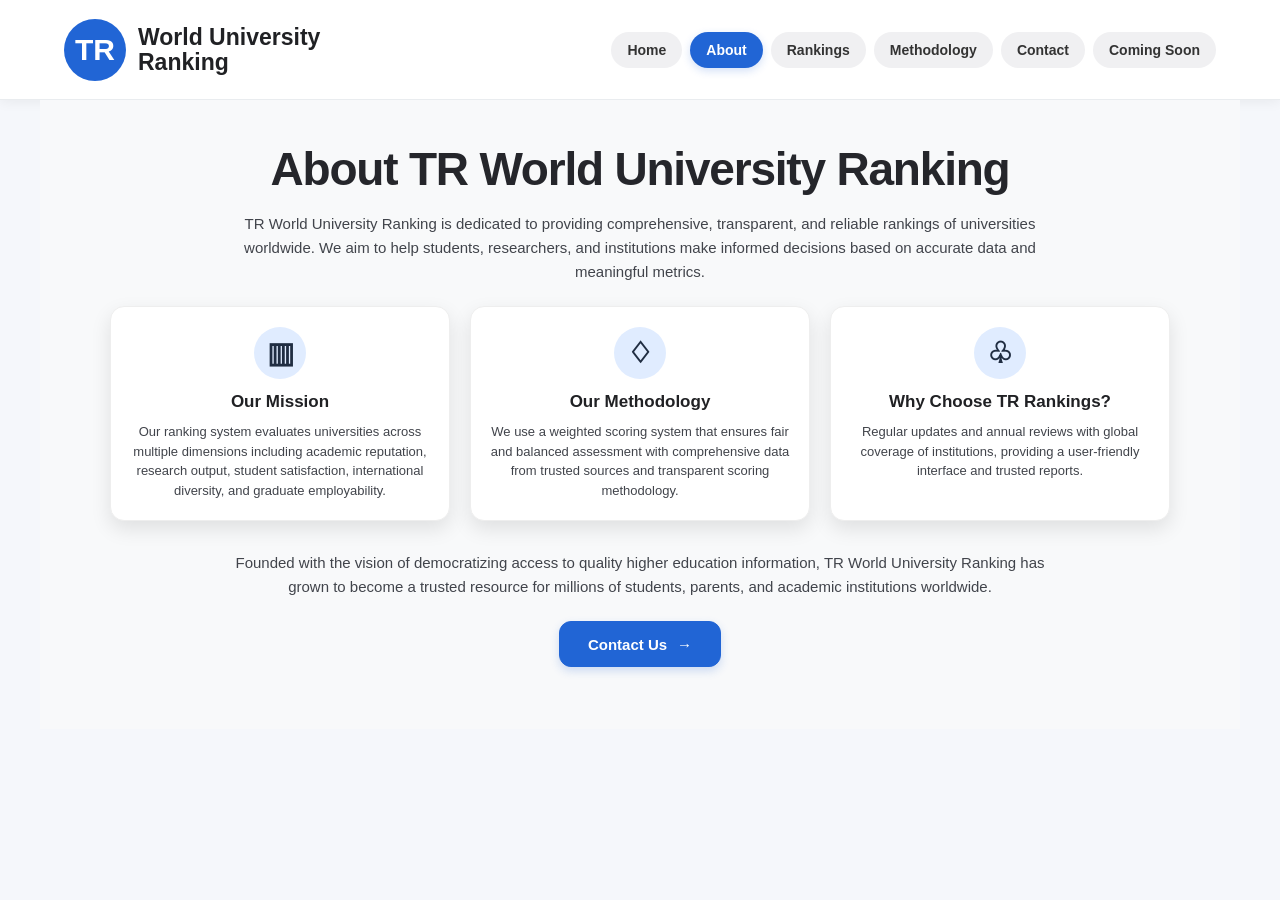
==== commit 87fd59c3: "Add Coming Soon page with navigation link - Created new coming-soon.html page with rocket icon - Add" ====
--- a/about.html
+++ b/about.html
@@ -19,6 +19,7 @@
             <a href="rankings.html" class="nav-link">Rankings</a>
             <a href="methodology.html" class="nav-link">Methodology</a>
             <a href="contact.html" class="nav-link">Contact</a>
+            <a href="coming-soon.html" class="nav-link">Coming Soon</a>
         </nav>
     </header>
     <main class="hero">
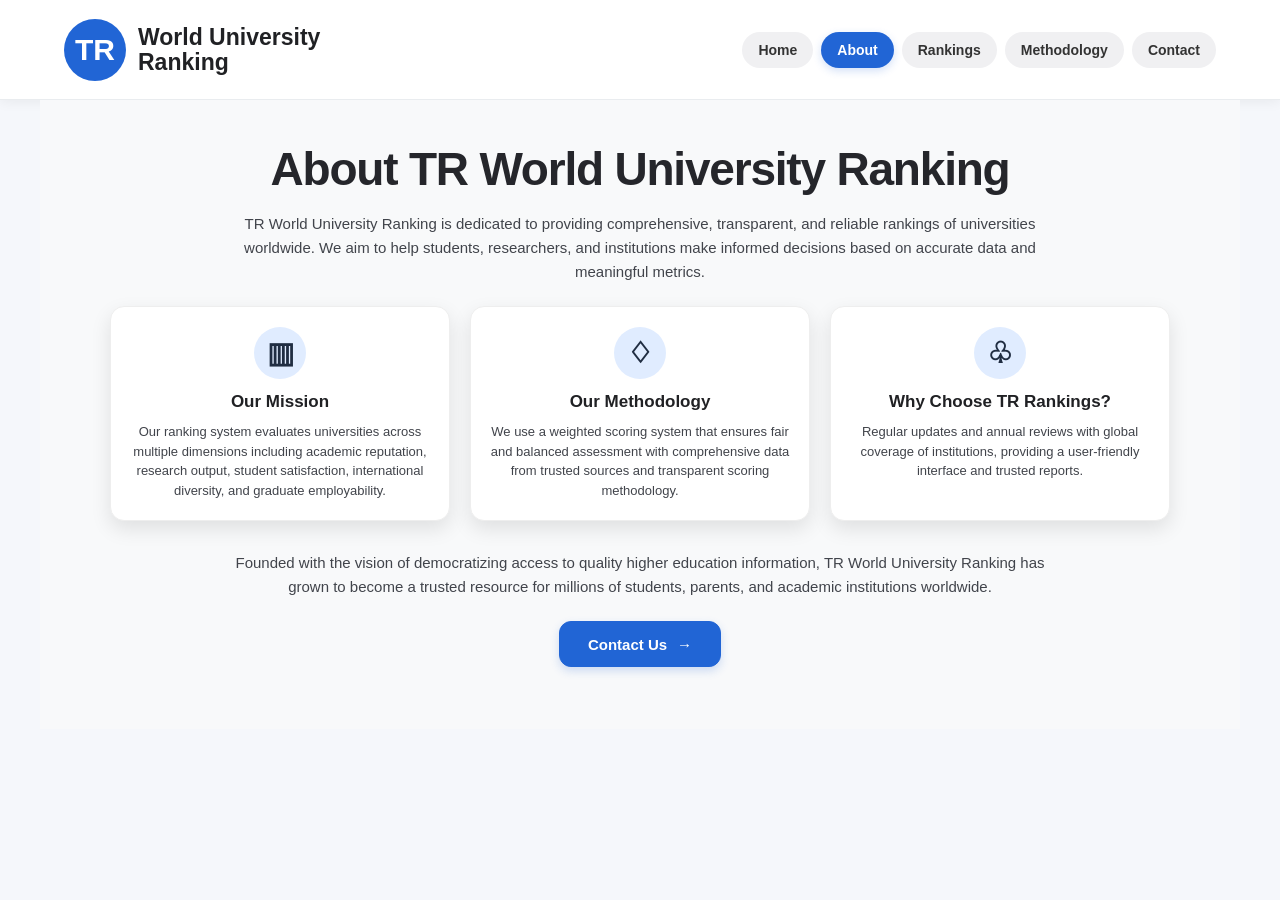
==== commit 8440ce0e: "Replace home page with Coming Soon content and delete coming-soon.html - Replaced index.html content" ====
--- a/about.html
+++ b/about.html
@@ -19,7 +19,6 @@
             <a href="rankings.html" class="nav-link">Rankings</a>
             <a href="methodology.html" class="nav-link">Methodology</a>
             <a href="contact.html" class="nav-link">Contact</a>
-            <a href="coming-soon.html" class="nav-link">Coming Soon</a>
         </nav>
     </header>
     <main class="hero">
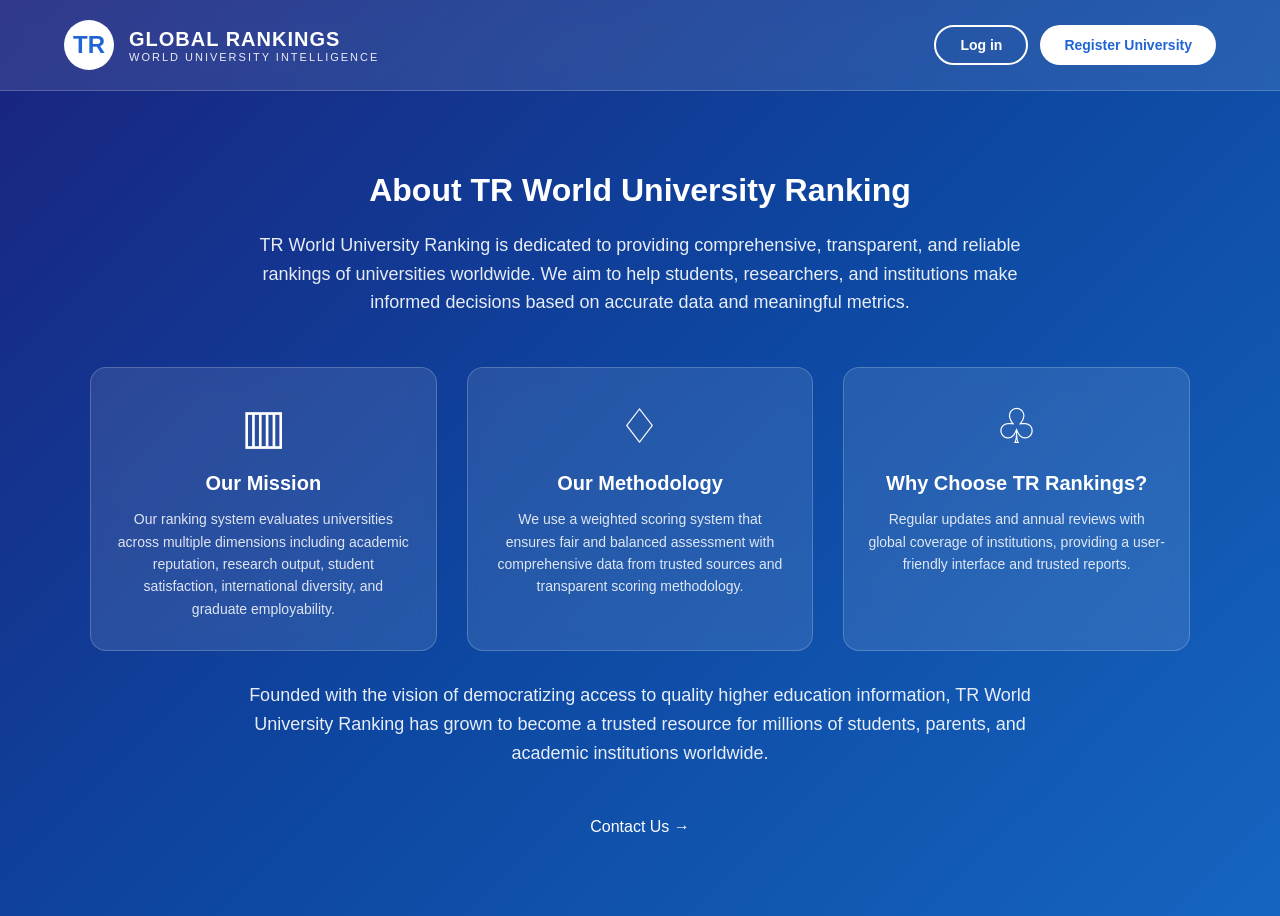
==== commit 9b5fd6e5: "Redesign homepage to match TR Global Rankings image - Updated header with TR logo on left and Login/" ====
--- a/about.html
+++ b/about.html
@@ -10,16 +10,16 @@
     <header class="site-header">
         <a href="index.html" class="brand">
             <span class="brand-logo">TR</span>
-            <span class="brand-name">World University<br>Ranking</span>
+            <div class="brand-text">
+                <span class="brand-name">GLOBAL RANKINGS</span>
+                <span class="brand-subtitle">WORLD UNIVERSITY INTELLIGENCE</span>
+            </div>
         </a>
 
-        <nav class="navigation">
-            <a href="index.html" class="nav-link">Home</a>
-            <a href="about.html" class="nav-link active">About</a>
-            <a href="rankings.html" class="nav-link">Rankings</a>
-            <a href="methodology.html" class="nav-link">Methodology</a>
-            <a href="contact.html" class="nav-link">Contact</a>
-        </nav>
+        <div class="header-buttons">
+            <button class="btn-login" onclick="showMultiStepModal()">Log in</button>
+            <button class="btn-register" onclick="showMultiStepModal()">Register University</button>
+        </div>
     </header>
     <main class="hero">
         <h1>About TR World University Ranking</h1>
@@ -64,5 +64,154 @@
             </a>
         </div>
     </main>
+
+    <!-- Multi-Step Modal -->
+    <div id="multiStepModal" style="display: none; position: fixed; top: 0; left: 0; width: 100%; height: 100%; background: rgba(0,0,0,0.5); z-index: 1000; align-items: center; justify-content: center; overflow-y: auto;">
+        <div style="background: white; padding: 40px; border-radius: 16px; max-width: 600px; width: 90%; box-shadow: 0 8px 20px rgba(0,0,0,0.2); margin: 20px;">
+            <h2 id="modalTitle" style="margin: 0 0 20px; color: #25262b; text-align: center;">Welcome</h2>
+
+            <!-- Step Indicators -->
+            <div id="stepIndicators" style="display: flex; justify-content: center; gap: 10px; margin-bottom: 30px;">
+                <div class="step-indicator" data-step="1" style="width: 30px; height: 30px; border-radius: 50%; background: #2165d5; color: white; display: flex; align-items: center; justify-content: center; font-weight: 700;">1</div>
+                <div class="step-indicator" data-step="2" style="width: 30px; height: 30px; border-radius: 50%; background: #e0e0e0; color: #666; display: flex; align-items: center; justify-content: center; font-weight: 700;">2</div>
+                <div class="step-indicator" data-step="3" style="width: 30px; height: 30px; border-radius: 50%; background: #e0e0e0; color: #666; display: flex; align-items: center; justify-content: center; font-weight: 700;">3</div>
+            </div>
+
+            <!-- Step 1: Choose Login or Register -->
+            <div id="step1" class="step-content" style="display: block;">
+                <p style="text-align: center; margin-bottom: 30px; color: #41444b;">Please choose an option to continue:</p>
+                <div style="display: flex; gap: 15px; flex-direction: column;">
+                    <button onclick="goToStep(2, 'login')" style="padding: 15px; background: #2165d5; color: white; border: none; border-radius: 8px; font-weight: 700; cursor: pointer; font-size: 16px;">Login</button>
+                    <button onclick="goToStep(2, 'register')" style="padding: 15px; background: #ffffff; color: #2165d5; border: 2px solid #2165d5; border-radius: 8px; font-weight: 700; cursor: pointer; font-size: 16px;">Register University</button>
+                </div>
+            </div>
+
+            <!-- Step 2: Login Form -->
+            <div id="step2" class="step-content" style="display: none;">
+                <form id="loginForm" style="display: flex; flex-direction: column; gap: 15px;">
+                    <input type="email" placeholder="Email" style="padding: 12px; border: 1px solid #d8dce3; border-radius: 8px;" required>
+                    <input type="password" placeholder="Password" style="padding: 12px; border: 1px solid #d8dce3; border-radius: 8px;" required>
+                    <button type="submit" style="padding: 12px; background: #2165d5; color: white; border: none; border-radius: 8px; font-weight: 700; cursor: pointer;">Login</button>
+                </form>
+                <div style="display: flex; gap: 10px; margin-top: 15px;">
+                    <button onclick="goToStep(1)" style="flex: 1; padding: 10px; background: #f0f0f2; color: #333; border: none; border-radius: 8px; cursor: pointer;">Back</button>
+                </div>
+            </div>
+
+            <!-- Step 2: Register Form -->
+            <div id="step2Register" class="step-content" style="display: none;">
+                <form id="registerForm" style="display: flex; flex-direction: column; gap: 15px;">
+                    <input type="text" placeholder="University Name" style="padding: 12px; border: 1px solid #d8dce3; border-radius: 8px;" required>
+                    <input type="text" placeholder="Country" style="padding: 12px; border: 1px solid #d8dce3; border-radius: 8px;" required>
+                    <input type="email" placeholder="Official Email" style="padding: 12px; border: 1px solid #d8dce3; border-radius: 8px;" required>
+                    <input type="password" placeholder="Password" style="padding: 12px; border: 1px solid #d8dce3; border-radius: 8px;" required>
+                    <input type="password" placeholder="Confirm Password" style="padding: 12px; border: 1px solid #d8dce3; border-radius: 8px;" required>
+                    <button type="submit" style="padding: 12px; background: #2165d5; color: white; border: none; border-radius: 8px; font-weight: 700; cursor: pointer;">Register</button>
+                </form>
+                <div style="display: flex; gap: 10px; margin-top: 15px;">
+                    <button onclick="goToStep(1)" style="flex: 1; padding: 10px; background: #f0f0f2; color: #333; border: none; border-radius: 8px; cursor: pointer;">Back</button>
+                </div>
+            </div>
+
+            <!-- Step 3: University Assessment Form -->
+            <div id="step3" class="step-content" style="display: none;">
+                <form id="assessmentForm" style="display: flex; flex-direction: column; gap: 15px;">
+                    <input type="number" placeholder="Number of Students" style="padding: 12px; border: 1px solid #d8dce3; border-radius: 8px;" required>
+                    <input type="number" placeholder="Number of Faculty" style="padding: 12px; border: 1px solid #d8dce3; border-radius: 8px;" required>
+                    <input type="number" placeholder="Number of Programs" style="padding: 12px; border: 1px solid #d8dce3; border-radius: 8px;" required>
+                    <input type="number" placeholder="Year Established" style="padding: 12px; border: 1px solid #d8dce3; border-radius: 8px;" required>
+                    <select style="padding: 12px; border: 1px solid #d8dce3; border-radius: 8px;" required>
+                        <option value="">Select Accreditation Status</option>
+                        <option value="accredited">Fully Accredited</option>
+                        <option value="provisional">Provisionally Accredited</option>
+                        <option value="candidate">Candidate for Accreditation</option>
+                        <option value="not-accredited">Not Accredited</option>
+                    </select>
+                    <textarea placeholder="University Description" rows="3" style="padding: 12px; border: 1px solid #d8dce3; border-radius: 8px; resize: vertical;" required></textarea>
+                    <div style="display: flex; gap: 10px;">
+                        <input type="number" placeholder="Research Budget (in millions)" style="flex: 1; padding: 12px; border: 1px solid #d8dce3; border-radius: 8px;" required>
+                        <input type="number" placeholder="International Students (%)" style="flex: 1; padding: 12px; border: 1px solid #d8dce3; border-radius: 8px;" required>
+                    </div>
+                    <button type="submit" style="padding: 12px; background: #2165d5; color: white; border: none; border-radius: 8px; font-weight: 700; cursor: pointer;">Submit Assessment</button>
+                </form>
+                <div style="display: flex; gap: 10px; margin-top: 15px;">
+                    <button onclick="goToStep(1)" style="flex: 1; padding: 10px; background: #f0f0f2; color: #333; border: none; border-radius: 8px; cursor: pointer;">Back</button>
+                </div>
+            </div>
+
+            <button onclick="closeMultiStepModal()" style="margin-top: 20px; padding: 10px; background: #f0f0f2; color: #333; border: none; border-radius: 8px; cursor: pointer; width: 100%;">Cancel</button>
+        </div>
+    </div>
+
+    <script>
+        // Multi-step modal functions
+        function showMultiStepModal() {
+            document.getElementById('multiStepModal').style.display = 'flex';
+            goToStep(1);
+        }
+
+        function closeMultiStepModal() {
+            document.getElementById('multiStepModal').style.display = 'none';
+        }
+
+        function goToStep(step, option) {
+            // Hide all steps
+            document.querySelectorAll('.step-content').forEach(el => el.style.display = 'none');
+
+            // Update step indicators
+            document.querySelectorAll('.step-indicator').forEach((el, index) => {
+                if (index + 1 <= step) {
+                    el.style.background = '#2165d5';
+                    el.style.color = 'white';
+                } else {
+                    el.style.background = '#e0e0e0';
+                    el.style.color = '#666';
+                }
+            });
+
+            // Show selected step
+            if (step === 1) {
+                document.getElementById('step1').style.display = 'block';
+                document.getElementById('modalTitle').textContent = 'Welcome';
+            } else if (step === 2) {
+                if (option === 'login') {
+                    document.getElementById('step2').style.display = 'block';
+                    document.getElementById('modalTitle').textContent = 'Login';
+                } else if (option === 'register') {
+                    document.getElementById('step2Register').style.display = 'block';
+                    document.getElementById('modalTitle').textContent = 'Register University';
+                }
+            } else if (step === 3) {
+                document.getElementById('step3').style.display = 'block';
+                document.getElementById('modalTitle').textContent = 'University Assessment';
+            }
+        }
+
+        // Handle form submissions
+        document.getElementById('loginForm').addEventListener('submit', function(e) {
+            e.preventDefault();
+            alert('Login successful! (Demo)');
+            closeMultiStepModal();
+        });
+
+        document.getElementById('registerForm').addEventListener('submit', function(e) {
+            e.preventDefault();
+            goToStep(3);
+        });
+
+        document.getElementById('assessmentForm').addEventListener('submit', function(e) {
+            e.preventDefault();
+            alert('University assessment submitted successfully! (Demo)');
+            closeMultiStepModal();
+        });
+
+        // Close modal when clicking outside
+        window.onclick = function(event) {
+            const multiStepModal = document.getElementById('multiStepModal');
+            if (event.target == multiStepModal) {
+                multiStepModal.style.display = 'none';
+            }
+        }
+    </script>
 </body>
 </html>
--- a/styles.css
+++ b/styles.css
@@ -1,4 +1,3 @@
-
 * {
   box-sizing: border-box;
 }
@@ -11,321 +10,338 @@
 
 body {
   font-family: Arial, Helvetica, sans-serif;
-  color: #182338;
-  background: #f5f7fb;
+  color: #ffffff;
+  background: linear-gradient(135deg, #1a237e 0%, #0d47a1 50%, #1565c0 100%);
 }
 
 a {
   text-decoration: none;
-}
-
+  color: inherit;
+}
+
+/* Header */
 .site-header {
-  min-height: 100px;
-  padding: 18px 5%;
+  min-height: 80px;
+  padding: 20px 5%;
   display: flex;
   align-items: center;
   justify-content: space-between;
   gap: 24px;
-  background: #fff;
-  border-bottom: 1px solid #e9ecef;
-  box-shadow: 0 2px 12px rgba(0, 0, 0, 0.06);
+  background: rgba(255, 255, 255, 0.1);
+  backdrop-filter: blur(10px);
+  border-bottom: 1px solid rgba(255, 255, 255, 0.2);
 }
 
 .brand {
   display: flex;
   align-items: center;
-  gap: 12px;
-  color: #202124;
+  gap: 15px;
+  color: #ffffff;
   flex-shrink: 0;
 }
 
 .brand-logo {
-  width: 62px;
-  height: 62px;
+  width: 50px;
+  height: 50px;
   display: grid;
   place-items: center;
   border-radius: 50%;
-  background: #2165d5;
-  color: #ffffff;
-  font-size: 30px;
+  background: #ffffff;
+  color: #2165d5;
+  font-size: 24px;
   font-weight: 800;
 }
 
+.brand-text {
+  display: flex;
+  flex-direction: column;
+}
+
 .brand-name {
-  font-size: 23px;
-  font-weight: 700;
-  line-height: 1.05;
-}
-
-.navigation {
-  display: flex;
-  align-items: center;
-  justify-content: flex-end;
-  gap: 8px;
-  flex-wrap: wrap;
-}
-
-.nav-link {
-  padding: 10px 16px;
+  font-size: 20px;
+  font-weight: 700;
+  line-height: 1.2;
+  letter-spacing: 1px;
+}
+
+.brand-subtitle {
+  font-size: 11px;
+  font-weight: 500;
+  letter-spacing: 2px;
+  opacity: 0.9;
+}
+
+.header-buttons {
+  display: flex;
+  gap: 12px;
+}
+
+.btn-login {
+  padding: 10px 24px;
+  border: 2px solid #ffffff;
   border-radius: 24px;
-  background: #f0f0f2;
-  color: #333333;
+  background: transparent;
+  color: #ffffff;
   font-size: 14px;
   font-weight: 600;
-  transition: background 0.2s, color 0.2s;
-}
-
-.nav-link:hover,
-.nav-link.active {
-  background: #2165d5;
-  color: #ffffff;
-  box-shadow: 0 3px 8px rgba(33, 101, 213, 0.2);
-}
-
+  cursor: pointer;
+  transition: all 0.3s;
+}
+
+.btn-login:hover {
+  background: rgba(255, 255, 255, 0.1);
+}
+
+.btn-register {
+  padding: 10px 24px;
+  border: none;
+  border-radius: 24px;
+  background: #ffffff;
+  color: #2165d5;
+  font-size: 14px;
+  font-weight: 700;
+  cursor: pointer;
+  transition: all 0.3s;
+}
+
+.btn-register:hover {
+  background: #e0e0e0;
+  transform: translateY(-2px);
+}
+
+/* Hero Section */
 .hero {
   max-width: 1200px;
   margin: 0 auto;
-  padding: 42px 36px 32px;
+  padding: 60px 36px 80px;
   text-align: center;
-  background: #f8f9fa;
-}
-
-.hero h1 {
-  margin: 0 0 8px;
-  color: #25262b;
-  font-size: clamp(32px, 4.5vw, 46px);
+}
+
+.launch-banner {
+  display: inline-block;
+  padding: 8px 24px;
+  background: rgba(255, 255, 255, 0.2);
+  border-radius: 20px;
+  font-size: 12px;
+  font-weight: 600;
+  letter-spacing: 2px;
+  margin-bottom: 30px;
+}
+
+.hero-title {
+  margin: 0 0 20px;
+  color: #ffffff;
+  font-size: clamp(36px, 5vw, 56px);
   line-height: 1.2;
   font-weight: 800;
-  letter-spacing: -1.2px;
-}
-
-.hero h2 {
-  margin: 0 0 12px;
-  color: #2165b9;
-  font-size: clamp(20px, 2.5vw, 24px);
-  line-height: 1.4;
+  letter-spacing: -1px;
+}
+
+.hero-description {
+  max-width: 800px;
+  margin: 0 auto 50px;
+  color: rgba(255, 255, 255, 0.9);
+  font-size: 18px;
+  line-height: 1.6;
+}
+
+/* Countdown */
+.countdown-container {
+  background: rgba(255, 255, 255, 0.15);
+  backdrop-filter: blur(10px);
+  padding: 30px 40px;
+  border-radius: 16px;
+  margin: 0 auto 60px;
+  border: 1px solid rgba(255, 255, 255, 0.2);
+}
+
+.countdown-label {
+  font-size: 14px;
   font-weight: 600;
-}
-
-.hero-description {
-  max-width: 820px;
-  margin: 0 auto 22px;
-  color: #41444b;
-  font-size: 15px;
-  line-height: 1.6;
-}
-
-.search-form {
-  display: flex;
-  align-items: center;
-  gap: 10px;
-  width: min(100%, 470px);
-  min-height: 48px;
-  margin: 0 auto 26px;
-  padding: 4px 5px 4px 14px;
-  border: 1px solid #d8dce3;
-  border-radius: 28px;
-  background: #ffffff;
-  box-shadow: 0 4px 12px rgba(0, 0, 0, 0.1);
-}
-
-.search-icon {
-  color: #8b929d;
-  font-size: 27px;
+  letter-spacing: 1px;
+  margin-bottom: 20px;
+  opacity: 0.9;
+}
+
+.countdown-timer {
+  display: flex;
+  justify-content: center;
+  gap: 30px;
+  flex-wrap: wrap;
+}
+
+.countdown-item {
+  text-align: center;
+}
+
+.countdown-number {
+  font-size: 48px;
+  font-weight: 800;
   line-height: 1;
-}
-
-.search-form input {
-  flex: 1;
-  min-width: 0;
-  width: 100%;
-  border: 0;
-  outline: 0;
-  background: transparent;
-  color: #202124;
-  font-size: 14px;
-}
-
-.search-form input::placeholder {
-  color: #858991;
-}
-
-.search-form button {
-  padding: 11px 22px;
-  border: 0;
-  border-radius: 22px;
-  background: #2165d5;
-  color: #ffffff;
-  font-size: 14px;
-  font-weight: 700;
-  cursor: pointer;
-}
-
-.search-form button:hover {
-  background: #174fae;
-}
-
-.hero-actions {
-  display: flex;
-  align-items: center;
-  justify-content: center;
-  flex-wrap: wrap;
-  gap: 12px;
-  margin-bottom: 30px;
-}
-
-.cta-primary,
-.cta-secondary {
-  min-height: 46px;
-  display: inline-flex;
-  align-items: center;
-  justify-content: center;
-  gap: 10px;
-  padding: 12px 28px;
-  border: 1px solid #2165d5;
-  border-radius: 12px;
-  font-size: 15px;
-  font-weight: 700;
-  transition: background 0.2s, transform 0.2s, box-shadow 0.2s;
-}
-
-.cta-primary {
-  background: #2165d5;
-  color: #ffffff;
-  box-shadow: 0 4px 10px rgba(33, 101, 213, 0.2);
-}
-
-.cta-secondary {
-  background: #ffffff;
-  color: #2459a6;
-}
-
-.cta-primary:hover,
-.cta-secondary:hover {
-  transform: translateY(-2px);
-  box-shadow: 0 6px 14px rgba(0, 0, 0, 0.12);
-}
-
-.cta-primary:hover {
-  background: #174fae;
-}
-
-.cta-secondary:hover {
-  background: #eef4ff;
-}
-
+  margin-bottom: 8px;
+}
+
+.countdown-label-small {
+  font-size: 12px;
+  font-weight: 600;
+  letter-spacing: 2px;
+  opacity: 0.8;
+}
+
+/* Features Grid */
 .features-grid {
   display: grid;
   grid-template-columns: repeat(3, minmax(0, 1fr));
-  gap: 20px;
-  max-width: 1060px;
+  gap: 30px;
+  max-width: 1100px;
   margin: 0 auto;
 }
 
 .feature-card {
-  min-height: 178px;
-  padding: 20px 18px;
+  padding: 30px 24px;
   display: flex;
   flex-direction: column;
   align-items: center;
-  background: #ffffff;
-  border: 1px solid #eeeeee;
-  border-radius: 14px;
-  box-shadow: 0 8px 20px rgba(0, 0, 0, 0.1);
+  background: rgba(255, 255, 255, 0.1);
+  backdrop-filter: blur(10px);
+  border: 1px solid rgba(255, 255, 255, 0.2);
+  border-radius: 16px;
+  transition: transform 0.3s, background 0.3s;
+}
+
+.feature-card:hover {
+  transform: translateY(-5px);
+  background: rgba(255, 255, 255, 0.15);
 }
 
 .feature-icon {
-  width: 52px;
-  height: 52px;
-  display: grid;
-  place-items: center;
-  margin-bottom: 12px;
-  border-radius: 50%;
-  background: #e0ecff;
-  color: #202d42;
-  font-size: 29px;
-  font-weight: 700;
+  font-size: 48px;
+  margin-bottom: 16px;
 }
 
 .feature-card h3 {
-  margin: 0 0 8px;
-  color: #202124;
-  font-size: 17px;
-  line-height: 1.35;
+  margin: 0 0 12px;
+  color: #ffffff;
+  font-size: 20px;
+  line-height: 1.3;
+  font-weight: 700;
 }
 
 .feature-card p {
   margin: 0;
-  color: #41444b;
-  font-size: 13px;
-  line-height: 1.5;
-}
-
-@media (max-width: 850px) {
+  color: rgba(255, 255, 255, 0.85);
+  font-size: 14px;
+  line-height: 1.6;
+  text-align: center;
+}
+
+/* Footer */
+.site-footer {
+  background: rgba(0, 0, 0, 0.3);
+  padding: 60px 5%;
+  margin-top: 80px;
+}
+
+.footer-content {
+  max-width: 1200px;
+  margin: 0 auto;
+  display: grid;
+  grid-template-columns: repeat(4, minmax(0, 1fr));
+  gap: 40px;
+}
+
+.footer-section h4 {
+  margin: 0 0 20px;
+  color: #ffffff;
+  font-size: 16px;
+  font-weight: 700;
+  letter-spacing: 1px;
+}
+
+.footer-brand {
+  display: flex;
+  align-items: center;
+  gap: 10px;
+  margin-bottom: 15px;
+}
+
+.footer-description {
+  color: rgba(255, 255, 255, 0.7);
+  font-size: 14px;
+  line-height: 1.6;
+  margin: 0;
+}
+
+.footer-links {
+  list-style: none;
+  padding: 0;
+  margin: 0;
+}
+
+.footer-links li {
+  margin-bottom: 12px;
+}
+
+.footer-links a {
+  color: rgba(255, 255, 255, 0.8);
+  font-size: 14px;
+  transition: color 0.3s;
+}
+
+.footer-links a:hover {
+  color: #ffffff;
+}
+
+.btn-gemini {
+  padding: 12px 24px;
+  border: none;
+  border-radius: 8px;
+  background: #ffffff;
+  color: #2165d5;
+  font-size: 14px;
+  font-weight: 700;
+  cursor: pointer;
+  transition: all 0.3s;
+  margin-top: 15px;
+}
+
+.btn-gemini:hover {
+  background: #e0e0e0;
+  transform: translateY(-2px);
+}
+
+/* Responsive */
+@media (max-width: 1024px) {
+  .footer-content {
+    grid-template-columns: repeat(2, minmax(0, 1fr));
+  }
+}
+
+@media (max-width: 768px) {
   .site-header {
     flex-direction: column;
-    padding: 18px;
-  }
-
-  .navigation {
+    padding: 15px;
+    text-align: center;
+  }
+
+  .header-buttons {
+    width: 100%;
     justify-content: center;
   }
 
   .features-grid {
     grid-template-columns: 1fr;
   }
-}
-
-@media (max-width: 520px) {
-  .hero {
-    padding: 34px 16px;
-  }
-
-  .hero h1 {
-    letter-spacing: -0.5px;
-  }
-
-  .hero-description {
-    font-size: 14px;
-  }
-
-  .navigation {
-    gap: 6px;
-  }
-
-  .nav-link {
-    padding: 9px 11px;
-    font-size: 12px;
-  }
-
-  .brand-logo {
-    width: 52px;
-    height: 52px;
-    font-size: 25px;
-  }
-
-  .brand-name {
-    font-size: 20px;
-  }
-
-  .search-form {
-    gap: 6px;
-  }
-
-  .search-form input {
-    font-size: 12px;
-  }
-
-  .search-form button {
-    padding: 10px 14px;
-  }
-
-  .hero-actions {
-    flex-direction: column;
-  }
-
-  .cta-primary,
-  .cta-secondary {
-    width: 100%;
-  }
-}
+
+  .countdown-timer {
+    gap: 15px;
+  }
+
+  .countdown-number {
+    font-size: 36px;
+  }
+
+  .footer-content {
+    grid-template-columns: 1fr;
+  }
+}
